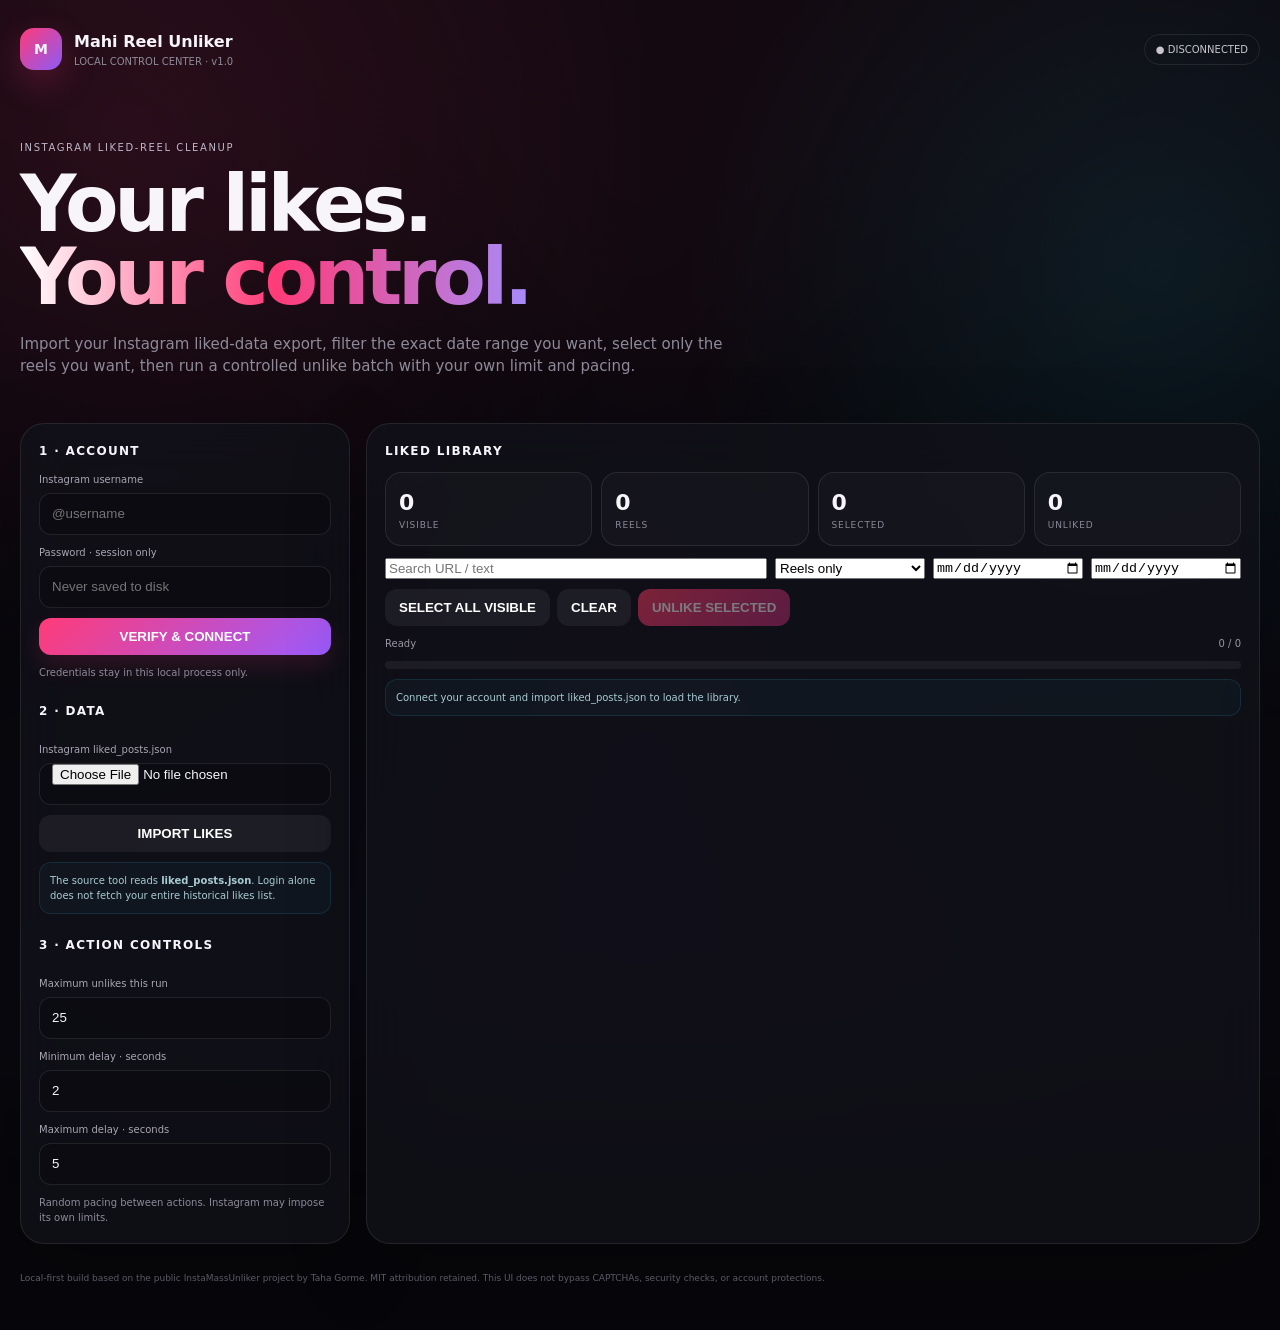
==== insta-mass-unliker-web/templates/index.html @ 3cb6311f "Add Mahi local InstaMassUnliker web UI" ====
<!doctype html><html><head><meta charset="utf-8"><meta name="viewport" content="width=device-width,initial-scale=1"><title>Mahi Reel Unliker</title>
<style>
:root{--bg:#07070b;--p:rgba(18,18,26,.75);--l:rgba(255,255,255,.09);--m:#8d8b99;--t:#f7f5fa;--pk:#ff3b78;--vi:#8b5cf6;--cy:#36d7ff;--ok:#45e0a0;--bad:#ff6689}*{box-sizing:border-box}body{margin:0;background:radial-gradient(circle at 10% 10%,#ff3b781f,transparent 32%),radial-gradient(circle at 90% 20%,#36d7ff18,transparent 30%),var(--bg);color:var(--t);font:14px/1.5 Inter,system-ui,sans-serif;min-height:100vh}body:before{content:"";position:fixed;inset:-20%;z-index:-1;background:conic-gradient(from 90deg,transparent,#8b5cf610,transparent,#ff3b7810,transparent);filter:blur(70px);animation:s 20s linear infinite}@keyframes s{to{transform:rotate(360deg)}}.w{width:min(1240px,calc(100% - 34px));margin:auto}.top{display:flex;justify-content:space-between;align-items:center;padding:28px 0}.brand{display:flex;gap:12px;align-items:center}.logo{width:42px;height:42px;border-radius:14px;background:linear-gradient(135deg,var(--pk),var(--vi));display:grid;place-items:center;font-weight:900;box-shadow:0 12px 35px #ff3b783d}.brand b{font-size:16px}.brand small{display:block;color:var(--m);font-size:10px}.pill{border:1px solid var(--l);padding:7px 11px;border-radius:999px;font-size:10px;color:#c8c5cf}.hero{padding:42px 0 30px;max-width:850px}.ey{color:#bcb7c8;text-transform:uppercase;letter-spacing:.16em;font-size:10px}.hero h1{font-size:clamp(42px,7vw,78px);line-height:.94;margin:13px 0 18px;letter-spacing:-.055em}.hero h1 span{background:linear-gradient(90deg,#fff,var(--pk),#a78bfa);-webkit-background-clip:text;color:transparent}.hero p{color:var(--m);max-width:720px;font-size:15px}.grid{display:grid;grid-template-columns:330px 1fr;gap:16px}.panel{border:1px solid var(--l);background:var(--p);backdrop-filter:blur(24px);border-radius:24px;padding:18px;box-shadow:0 24px 80px #0000003d}.panel h2{font-size:12px;margin:0 0 12px;text-transform:uppercase;letter-spacing:.11em}.stack{display:grid;gap:10px}.field label{display:block;color:#aaa6b3;font-size:10px;margin-bottom:6px}.field input,.field select,input[type=file]{width:100%;height:42px;border:1px solid var(--l);background:#0003;border-radius:12px;color:var(--t);padding:0 12px;outline:none}.field input:focus,.field select:focus{border-color:#8b5cf6b3;box-shadow:0 0 0 3px #8b5cf61a}button{border:0;color:#fff;cursor:pointer;font-weight:750;border-radius:12px;padding:11px 14px;background:#ffffff0f;transition:.2s}button:hover{transform:translateY(-1px)}button:disabled{opacity:.45;cursor:not-allowed;transform:none}.primary{background:linear-gradient(135deg,var(--pk),#9b5cff);box-shadow:0 10px 25px #ff3b7826}.danger{background:linear-gradient(135deg,#ff3b63,#b92d78)}.muted{color:var(--m);font-size:10px}.notice{padding:10px;border:1px solid #36d7ff1f;background:#36d7ff09;border-radius:12px;color:#a9cbd3;font-size:10px}.stats{display:grid;grid-template-columns:repeat(4,1fr);gap:9px;margin-bottom:12px}.stat{padding:13px;border:1px solid var(--l);border-radius:16px;background:#ffffff06}.stat b{font-size:22px}.stat span{display:block;color:var(--m);font-size:9px;text-transform:uppercase;letter-spacing:.1em}.toolbar{display:grid;grid-template-columns:1fr 150px 150px 150px;gap:8px;margin-bottom:10px}.list{max-height:620px;overflow:auto}.row{display:grid;grid-template-columns:30px 1fr 70px;gap:10px;align-items:center;padding:11px;border:1px solid #ffffff0e;border-radius:15px;background:#ffffff05;margin-bottom:7px}.row input{accent-color:var(--pk);width:17px;height:17px}.row b{display:block;font-size:11px;white-space:nowrap;overflow:hidden;text-overflow:ellipsis}.row small{color:var(--m);font-size:9px}.row a{color:#b9a4ff;font-size:9px}.type{font-size:8px;padding:4px 7px;border-radius:999px;border:1px solid var(--l);text-align:center;color:#c9c4d1}.progress{height:8px;border-radius:99px;background:#ffffff0f;overflow:hidden;margin:10px 0}.bar{height:100%;width:0;background:linear-gradient(90deg,var(--pk),var(--vi),var(--cy));transition:width .25s}.progressline{display:flex;justify-content:space-between;color:#9b97a5;font-size:10px}.footer{padding:28px 0 45px;color:#666270;font-size:9px}@media(max-width:900px){.grid{grid-template-columns:1fr}.toolbar{grid-template-columns:1fr 1fr}.stats{grid-template-columns:repeat(2,1fr)}}@media(max-width:560px){.toolbar{grid-template-columns:1fr}.hero h1{font-size:48px}}
</style></head><body><div class="w"><header class="top"><div class="brand"><div class="logo">M</div><div><b>Mahi Reel Unliker</b><small>LOCAL CONTROL CENTER · v1.0</small></div></div><div class="pill" id="status">● DISCONNECTED</div></header>
<section class="hero"><div class="ey">Instagram liked-reel cleanup</div><h1>Your likes.<br><span>Your control.</span></h1><p>Import your Instagram liked-data export, filter the exact date range you want, select only the reels you want, then run a controlled unlike batch with your own limit and pacing.</p></section>
<div class="grid"><aside class="panel"><h2>1 · Account</h2><div class="stack"><div class="field"><label>Instagram username</label><input id="username" autocomplete="username" placeholder="@username"></div><div class="field"><label>Password · session only</label><input id="password" type="password" autocomplete="current-password" placeholder="Never saved to disk"></div><button class="primary" id="login">VERIFY & CONNECT</button><div id="loginMsg" class="muted">Credentials stay in this local process only.</div><h2 style="margin-top:12px">2 · Data</h2><div class="field"><label>Instagram liked_posts.json</label><input id="file" type="file" accept=".json,application/json"></div><button id="import">IMPORT LIKES</button><div class="notice">The source tool reads <b>liked_posts.json</b>. Login alone does not fetch your entire historical likes list.</div><h2 style="margin-top:12px">3 · Action controls</h2><div class="field"><label>Maximum unlikes this run</label><input id="limit" type="number" min="1" max="100" value="25"></div><div class="field"><label>Minimum delay · seconds</label><input id="minDelay" type="number" min=".5" max="300" step=".5" value="2"></div><div class="field"><label>Maximum delay · seconds</label><input id="maxDelay" type="number" min=".5" max="300" step=".5" value="5"></div><div class="muted">Random pacing between actions. Instagram may impose its own limits.</div></div></aside>
<main class="panel"><h2>Liked library</h2><div class="stats"><div class="stat"><b id="total">0</b><span>Visible</span></div><div class="stat"><b id="reels">0</b><span>Reels</span></div><div class="stat"><b id="selected">0</b><span>Selected</span></div><div class="stat"><b id="done">0</b><span>Unliked</span></div></div><div class="toolbar"><input id="search" placeholder="Search URL / text"><select id="kind"><option value="reel">Reels only</option><option value="all">All likes</option><option value="post">Posts only</option></select><input id="start" type="date"><input id="end" type="date"></div><div style="display:flex;gap:7px;margin-bottom:10px"><button id="selectAll">SELECT ALL VISIBLE</button><button id="clear">CLEAR</button><button class="danger" id="unlike" disabled>UNLIKE SELECTED</button></div><div class="progressline"><span id="jobText">Ready</span><span id="jobCount">0 / 0</span></div><div class="progress"><div class="bar" id="bar"></div></div><div class="list" id="list"><div class="notice">Connect your account and import liked_posts.json to load the library.</div></div></main></div><footer class="footer">Local-first build based on the public InstaMassUnliker project by Taha Gorme. MIT attribution retained. This UI does not bypass CAPTCHAs, security checks, or account protections.</footer></div>
<script>
let token="",items=[],selected=new Set(),poll=null;const $=id=>document.getElementById(id);
function api(path,o={}){o.headers=Object.assign({},o.headers||{},token?{"X-Mahi-Token":token}:{});return fetch(path,o).then(async r=>{const x=await r.json().catch(()=>({error:"Invalid response"}));if(!r.ok)throw Error(x.error||"Request failed");return x})}
function esc(s){return String(s??"").replace(/[&<>"']/g,m=>({"&":"&amp;","<":"&lt;",">":"&gt;",'"':"&quot;","'":"&#39;"}[m]))}
function refresh(){ $("selected").textContent=selected.size;$("total").textContent=items.length;$("reels").textContent=items.filter(x=>x.kind==="reel").length;$("unlike").disabled=!selected.size||!token}
function params(){return new URLSearchParams({kind:$("kind").value,q:$("search").value,start:$("start").value,end:$("end").value})}
async function load(){if(!token)return;const r=await api("/api/items?"+params());items=r.items||[];selected.clear();render();$("jobText").textContent=r.total+" items loaded";$("jobCount").textContent=r.total+" / "+r.total;$("bar").style.width="100%"}
function render(){refresh();$("list").innerHTML=items.length?items.map(x=>'<div class="row"><input type="checkbox" data-id="'+esc(x.id)+'" '+(selected.has(x.id)?"checked":"")+'><div><b>'+esc(x.value||x.url)+'</b><small>'+esc(x.date)+' · '+esc(x.time)+' · <a href="'+esc(x.url)+'" target="_blank" rel="noopener">'+esc(x.shortcode)+'</a></small></div><div class="type">'+x.kind.toUpperCase()+'</div></div>').join(""):'<div class="notice">No matching likes found for the current filters.</div>';document.querySelectorAll("#list input").forEach(e=>e.onchange=()=>{e.checked?selected.add(e.dataset.id):selected.delete(e.dataset.id);refresh()})}
$("login").onclick=async()=>{try{$("login").disabled=true;$("login").textContent="CONNECTING…";const r=await api("/api/login",{method:"POST",headers:{"Content-Type":"application/json"},body:JSON.stringify({username:$("username").value,password:$("password").value})});token=r.token;$("password").value="";$("status").textContent="● CONNECTED · @"+r.username;$("status").style.color="var(--ok)";$("loginMsg").innerHTML='<span style="color:var(--ok)">✓ Instagram session verified.</span>'}catch(e){$("loginMsg").textContent=e.message;$("status").textContent="● LOGIN FAILED";$("status").style.color="var(--bad)"}finally{$("login").disabled=false;$("login").textContent="VERIFY & CONNECT"}}
$("import").onclick=async()=>{try{if(!token)throw Error("Connect your Instagram account first.");const f=$("file").files[0];if(!f)throw Error("Choose liked_posts.json first.");const fd=new FormData();fd.append("file",f);const r=await api("/api/import",{method:"POST",body:fd});$("loginMsg").textContent="Imported "+r.total+" likes · "+r.reels+" reels · "+r.posts+" posts";$("kind").value="reel";await load()}catch(e){$("loginMsg").textContent=e.message}}
["kind","start","end","search"].forEach(id=>$(id).addEventListener("input",load));$("selectAll").onclick=()=>{items.forEach(x=>selected.add(x.id));render()};$("clear").onclick=()=>{selected.clear();render()};
$("unlike").onclick=async()=>{const limit=Math.max(1,Math.min(100,+$("limit").value||25));const ids=[...selected];if(ids.length>limit){alert("Select "+limit+" or fewer, or increase the limit.");return}if(!confirm("Unlike "+ids.length+" selected item(s)? This action cannot be undone."))return;try{const r=await api("/api/unlike",{method:"POST",headers:{"Content-Type":"application/json"},body:JSON.stringify({ids,limit,minDelay:$("minDelay").value,maxDelay:$("maxDelay").value})});$("jobText").textContent="Running…";$("jobCount").textContent="0 / "+r.total;selected.clear();poll=setInterval(async()=>{const p=await api("/api/progress");const pct=p.total?p.processed/p.total*100:0;$("bar").style.width=pct+"%";$("jobText").textContent=p.message;$("jobCount").textContent=p.processed+" / "+p.total+" · ✓ "+p.success+" · ✕ "+p.failed;if(!p.running){clearInterval(poll);$("done").textContent=+($("done").textContent||0)+p.success;await load()}},500)}catch(e){$("jobText").textContent=e.message}}
</script></body></html>
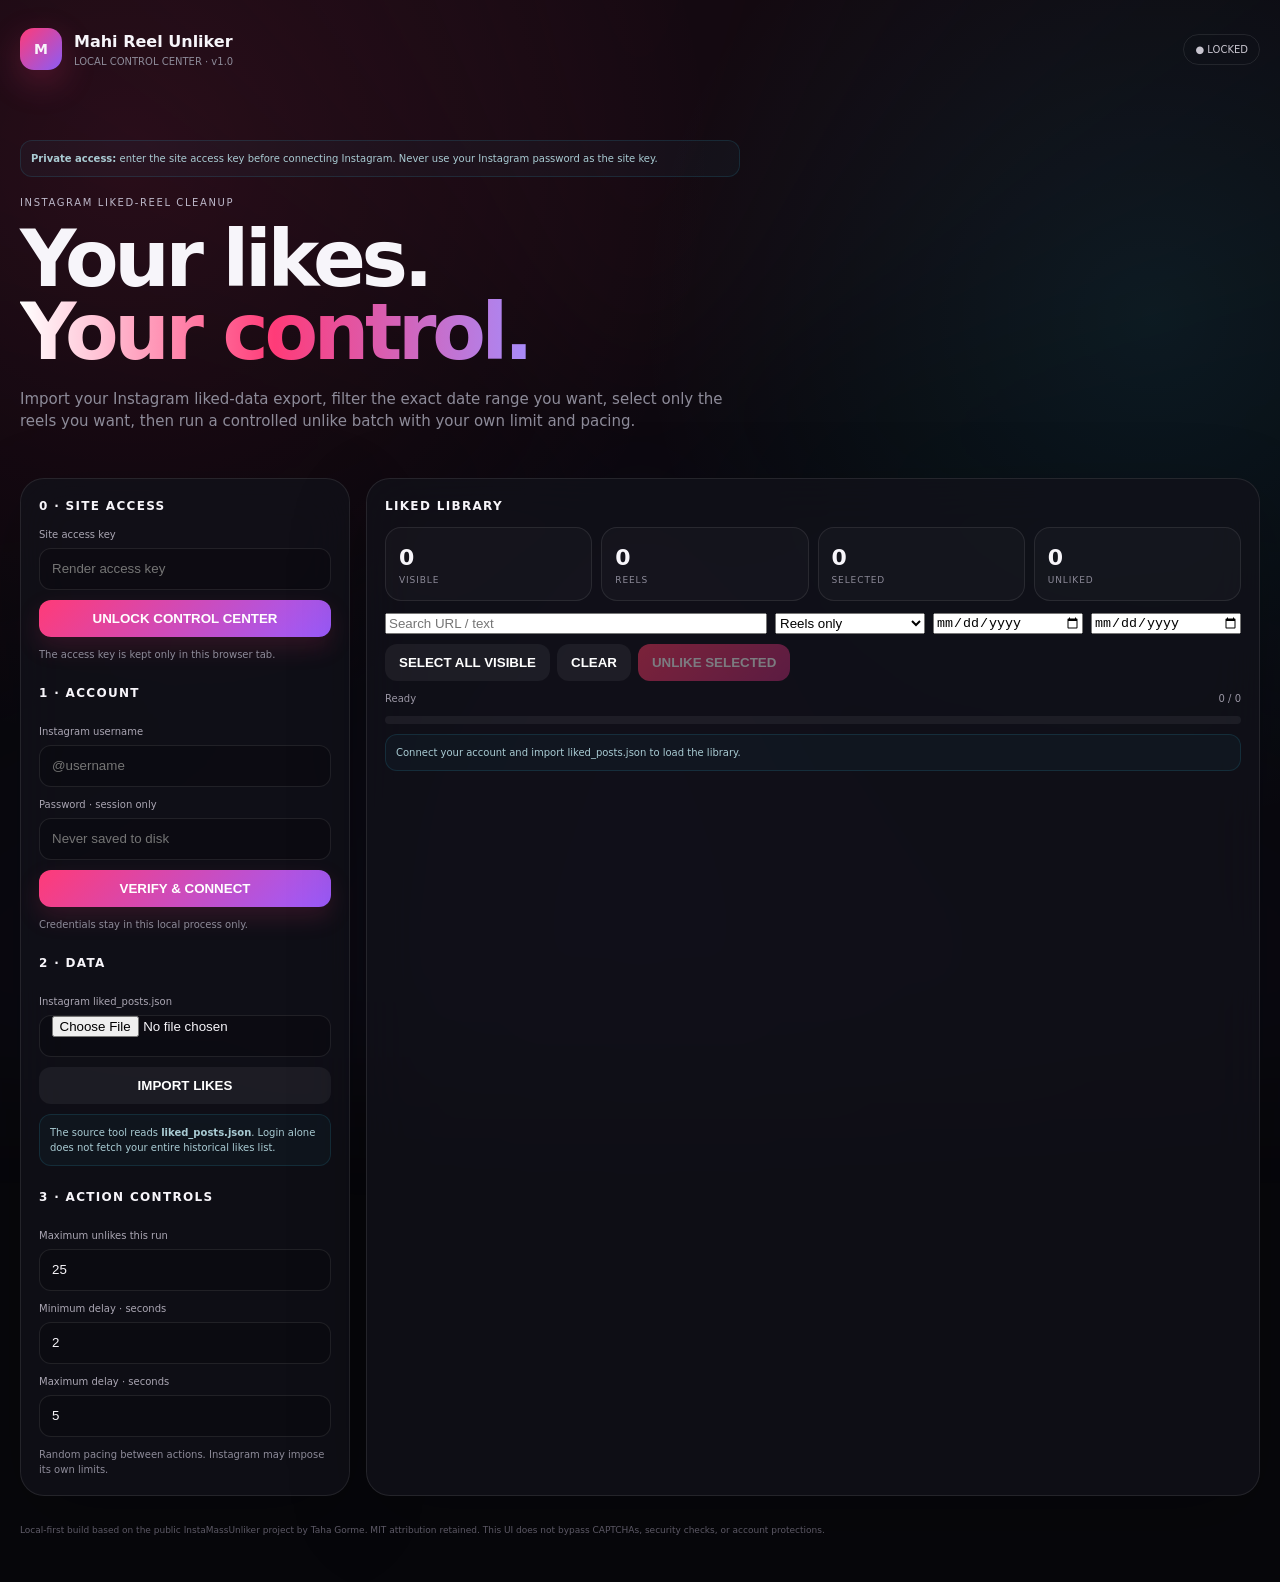
==== commit 12efcaee: "Add private site access gate" ====
--- a/insta-mass-unliker-web/templates/index.html
+++ b/insta-mass-unliker-web/templates/index.html
@@ -1,19 +1,20 @@
 <!doctype html><html><head><meta charset="utf-8"><meta name="viewport" content="width=device-width,initial-scale=1"><title>Mahi Reel Unliker</title>
 <style>
 :root{--bg:#07070b;--p:rgba(18,18,26,.75);--l:rgba(255,255,255,.09);--m:#8d8b99;--t:#f7f5fa;--pk:#ff3b78;--vi:#8b5cf6;--cy:#36d7ff;--ok:#45e0a0;--bad:#ff6689}*{box-sizing:border-box}body{margin:0;background:radial-gradient(circle at 10% 10%,#ff3b781f,transparent 32%),radial-gradient(circle at 90% 20%,#36d7ff18,transparent 30%),var(--bg);color:var(--t);font:14px/1.5 Inter,system-ui,sans-serif;min-height:100vh}body:before{content:"";position:fixed;inset:-20%;z-index:-1;background:conic-gradient(from 90deg,transparent,#8b5cf610,transparent,#ff3b7810,transparent);filter:blur(70px);animation:s 20s linear infinite}@keyframes s{to{transform:rotate(360deg)}}.w{width:min(1240px,calc(100% - 34px));margin:auto}.top{display:flex;justify-content:space-between;align-items:center;padding:28px 0}.brand{display:flex;gap:12px;align-items:center}.logo{width:42px;height:42px;border-radius:14px;background:linear-gradient(135deg,var(--pk),var(--vi));display:grid;place-items:center;font-weight:900;box-shadow:0 12px 35px #ff3b783d}.brand b{font-size:16px}.brand small{display:block;color:var(--m);font-size:10px}.pill{border:1px solid var(--l);padding:7px 11px;border-radius:999px;font-size:10px;color:#c8c5cf}.hero{padding:42px 0 30px;max-width:850px}.ey{color:#bcb7c8;text-transform:uppercase;letter-spacing:.16em;font-size:10px}.hero h1{font-size:clamp(42px,7vw,78px);line-height:.94;margin:13px 0 18px;letter-spacing:-.055em}.hero h1 span{background:linear-gradient(90deg,#fff,var(--pk),#a78bfa);-webkit-background-clip:text;color:transparent}.hero p{color:var(--m);max-width:720px;font-size:15px}.grid{display:grid;grid-template-columns:330px 1fr;gap:16px}.panel{border:1px solid var(--l);background:var(--p);backdrop-filter:blur(24px);border-radius:24px;padding:18px;box-shadow:0 24px 80px #0000003d}.panel h2{font-size:12px;margin:0 0 12px;text-transform:uppercase;letter-spacing:.11em}.stack{display:grid;gap:10px}.field label{display:block;color:#aaa6b3;font-size:10px;margin-bottom:6px}.field input,.field select,input[type=file]{width:100%;height:42px;border:1px solid var(--l);background:#0003;border-radius:12px;color:var(--t);padding:0 12px;outline:none}.field input:focus,.field select:focus{border-color:#8b5cf6b3;box-shadow:0 0 0 3px #8b5cf61a}button{border:0;color:#fff;cursor:pointer;font-weight:750;border-radius:12px;padding:11px 14px;background:#ffffff0f;transition:.2s}button:hover{transform:translateY(-1px)}button:disabled{opacity:.45;cursor:not-allowed;transform:none}.primary{background:linear-gradient(135deg,var(--pk),#9b5cff);box-shadow:0 10px 25px #ff3b7826}.danger{background:linear-gradient(135deg,#ff3b63,#b92d78)}.muted{color:var(--m);font-size:10px}.notice{padding:10px;border:1px solid #36d7ff1f;background:#36d7ff09;border-radius:12px;color:#a9cbd3;font-size:10px}.stats{display:grid;grid-template-columns:repeat(4,1fr);gap:9px;margin-bottom:12px}.stat{padding:13px;border:1px solid var(--l);border-radius:16px;background:#ffffff06}.stat b{font-size:22px}.stat span{display:block;color:var(--m);font-size:9px;text-transform:uppercase;letter-spacing:.1em}.toolbar{display:grid;grid-template-columns:1fr 150px 150px 150px;gap:8px;margin-bottom:10px}.list{max-height:620px;overflow:auto}.row{display:grid;grid-template-columns:30px 1fr 70px;gap:10px;align-items:center;padding:11px;border:1px solid #ffffff0e;border-radius:15px;background:#ffffff05;margin-bottom:7px}.row input{accent-color:var(--pk);width:17px;height:17px}.row b{display:block;font-size:11px;white-space:nowrap;overflow:hidden;text-overflow:ellipsis}.row small{color:var(--m);font-size:9px}.row a{color:#b9a4ff;font-size:9px}.type{font-size:8px;padding:4px 7px;border-radius:999px;border:1px solid var(--l);text-align:center;color:#c9c4d1}.progress{height:8px;border-radius:99px;background:#ffffff0f;overflow:hidden;margin:10px 0}.bar{height:100%;width:0;background:linear-gradient(90deg,var(--pk),var(--vi),var(--cy));transition:width .25s}.progressline{display:flex;justify-content:space-between;color:#9b97a5;font-size:10px}.footer{padding:28px 0 45px;color:#666270;font-size:9px}@media(max-width:900px){.grid{grid-template-columns:1fr}.toolbar{grid-template-columns:1fr 1fr}.stats{grid-template-columns:repeat(2,1fr)}}@media(max-width:560px){.toolbar{grid-template-columns:1fr}.hero h1{font-size:48px}}
-</style></head><body><div class="w"><header class="top"><div class="brand"><div class="logo">M</div><div><b>Mahi Reel Unliker</b><small>LOCAL CONTROL CENTER · v1.0</small></div></div><div class="pill" id="status">● DISCONNECTED</div></header>
-<section class="hero"><div class="ey">Instagram liked-reel cleanup</div><h1>Your likes.<br><span>Your control.</span></h1><p>Import your Instagram liked-data export, filter the exact date range you want, select only the reels you want, then run a controlled unlike batch with your own limit and pacing.</p></section>
-<div class="grid"><aside class="panel"><h2>1 · Account</h2><div class="stack"><div class="field"><label>Instagram username</label><input id="username" autocomplete="username" placeholder="@username"></div><div class="field"><label>Password · session only</label><input id="password" type="password" autocomplete="current-password" placeholder="Never saved to disk"></div><button class="primary" id="login">VERIFY & CONNECT</button><div id="loginMsg" class="muted">Credentials stay in this local process only.</div><h2 style="margin-top:12px">2 · Data</h2><div class="field"><label>Instagram liked_posts.json</label><input id="file" type="file" accept=".json,application/json"></div><button id="import">IMPORT LIKES</button><div class="notice">The source tool reads <b>liked_posts.json</b>. Login alone does not fetch your entire historical likes list.</div><h2 style="margin-top:12px">3 · Action controls</h2><div class="field"><label>Maximum unlikes this run</label><input id="limit" type="number" min="1" max="100" value="25"></div><div class="field"><label>Minimum delay · seconds</label><input id="minDelay" type="number" min=".5" max="300" step=".5" value="2"></div><div class="field"><label>Maximum delay · seconds</label><input id="maxDelay" type="number" min=".5" max="300" step=".5" value="5"></div><div class="muted">Random pacing between actions. Instagram may impose its own limits.</div></div></aside>
+</style></head><body><div class="w"><header class="top"><div class="brand"><div class="logo">M</div><div><b>Mahi Reel Unliker</b><small>LOCAL CONTROL CENTER · v1.0</small></div></div><div class="pill" id="status">● LOCKED</div></header>
+<section class="hero"><div class="notice" style="max-width:720px;margin-bottom:18px"><b>Private access:</b> enter the site access key before connecting Instagram. Never use your Instagram password as the site key.</div><div class="ey">Instagram liked-reel cleanup</div><h1>Your likes.<br><span>Your control.</span></h1><p>Import your Instagram liked-data export, filter the exact date range you want, select only the reels you want, then run a controlled unlike batch with your own limit and pacing.</p></section>
+<div class="grid"><aside class="panel"><h2>0 · Site access</h2><div class="stack"><div class="field"><label>Site access key</label><input id="accessKey" type="password" autocomplete="off" placeholder="Render access key"></div><button class="primary" id="unlock">UNLOCK CONTROL CENTER</button><div id="accessMsg" class="muted">The access key is kept only in this browser tab.</div><h2 style="margin-top:12px">1 · Account</h2><div class="stack"><div class="field"><label>Instagram username</label><input id="username" autocomplete="username" placeholder="@username"></div><div class="field"><label>Password · session only</label><input id="password" type="password" autocomplete="current-password" placeholder="Never saved to disk"></div><button class="primary" id="login">VERIFY & CONNECT</button><div id="loginMsg" class="muted">Credentials stay in this local process only.</div><h2 style="margin-top:12px">2 · Data</h2><div class="field"><label>Instagram liked_posts.json</label><input id="file" type="file" accept=".json,application/json"></div><button id="import">IMPORT LIKES</button><div class="notice">The source tool reads <b>liked_posts.json</b>. Login alone does not fetch your entire historical likes list.</div><h2 style="margin-top:12px">3 · Action controls</h2><div class="field"><label>Maximum unlikes this run</label><input id="limit" type="number" min="1" max="100" value="25"></div><div class="field"><label>Minimum delay · seconds</label><input id="minDelay" type="number" min=".5" max="300" step=".5" value="2"></div><div class="field"><label>Maximum delay · seconds</label><input id="maxDelay" type="number" min=".5" max="300" step=".5" value="5"></div><div class="muted">Random pacing between actions. Instagram may impose its own limits.</div></div></aside>
 <main class="panel"><h2>Liked library</h2><div class="stats"><div class="stat"><b id="total">0</b><span>Visible</span></div><div class="stat"><b id="reels">0</b><span>Reels</span></div><div class="stat"><b id="selected">0</b><span>Selected</span></div><div class="stat"><b id="done">0</b><span>Unliked</span></div></div><div class="toolbar"><input id="search" placeholder="Search URL / text"><select id="kind"><option value="reel">Reels only</option><option value="all">All likes</option><option value="post">Posts only</option></select><input id="start" type="date"><input id="end" type="date"></div><div style="display:flex;gap:7px;margin-bottom:10px"><button id="selectAll">SELECT ALL VISIBLE</button><button id="clear">CLEAR</button><button class="danger" id="unlike" disabled>UNLIKE SELECTED</button></div><div class="progressline"><span id="jobText">Ready</span><span id="jobCount">0 / 0</span></div><div class="progress"><div class="bar" id="bar"></div></div><div class="list" id="list"><div class="notice">Connect your account and import liked_posts.json to load the library.</div></div></main></div><footer class="footer">Local-first build based on the public InstaMassUnliker project by Taha Gorme. MIT attribution retained. This UI does not bypass CAPTCHAs, security checks, or account protections.</footer></div>
 <script>
-let token="",items=[],selected=new Set(),poll=null;const $=id=>document.getElementById(id);
-function api(path,o={}){o.headers=Object.assign({},o.headers||{},token?{"X-Mahi-Token":token}:{});return fetch(path,o).then(async r=>{const x=await r.json().catch(()=>({error:"Invalid response"}));if(!r.ok)throw Error(x.error||"Request failed");return x})}
+let token="",accessKey="",items=[],selected=new Set(),poll=null;const $=id=>document.getElementById(id);
+function api(path,o={}){o.headers=Object.assign({},o.headers||{},accessKey?{"X-Mahi-Access":accessKey}:{} ,token?{"X-Mahi-Token":token}:{});return fetch(path,o).then(async r=>{const x=await r.json().catch(()=>({error:"Invalid response"}));if(!r.ok)throw Error(x.error||"Request failed");return x})}
 function esc(s){return String(s??"").replace(/[&<>"']/g,m=>({"&":"&amp;","<":"&lt;",">":"&gt;",'"':"&quot;","'":"&#39;"}[m]))}
-function refresh(){ $("selected").textContent=selected.size;$("total").textContent=items.length;$("reels").textContent=items.filter(x=>x.kind==="reel").length;$("unlike").disabled=!selected.size||!token}
+function refresh(){ $("selected").textContent=selected.size;$("total").textContent=items.length;$("reels").textContent=items.filter(x=>x.kind==="reel").length;$("unlike").disabled=!selected.size||!token||!accessKey}
 function params(){return new URLSearchParams({kind:$("kind").value,q:$("search").value,start:$("start").value,end:$("end").value})}
 async function load(){if(!token)return;const r=await api("/api/items?"+params());items=r.items||[];selected.clear();render();$("jobText").textContent=r.total+" items loaded";$("jobCount").textContent=r.total+" / "+r.total;$("bar").style.width="100%"}
 function render(){refresh();$("list").innerHTML=items.length?items.map(x=>'<div class="row"><input type="checkbox" data-id="'+esc(x.id)+'" '+(selected.has(x.id)?"checked":"")+'><div><b>'+esc(x.value||x.url)+'</b><small>'+esc(x.date)+' · '+esc(x.time)+' · <a href="'+esc(x.url)+'" target="_blank" rel="noopener">'+esc(x.shortcode)+'</a></small></div><div class="type">'+x.kind.toUpperCase()+'</div></div>').join(""):'<div class="notice">No matching likes found for the current filters.</div>';document.querySelectorAll("#list input").forEach(e=>e.onchange=()=>{e.checked?selected.add(e.dataset.id):selected.delete(e.dataset.id);refresh()})}
-$("login").onclick=async()=>{try{$("login").disabled=true;$("login").textContent="CONNECTING…";const r=await api("/api/login",{method:"POST",headers:{"Content-Type":"application/json"},body:JSON.stringify({username:$("username").value,password:$("password").value})});token=r.token;$("password").value="";$("status").textContent="● CONNECTED · @"+r.username;$("status").style.color="var(--ok)";$("loginMsg").innerHTML='<span style="color:var(--ok)">✓ Instagram session verified.</span>'}catch(e){$("loginMsg").textContent=e.message;$("status").textContent="● LOGIN FAILED";$("status").style.color="var(--bad)"}finally{$("login").disabled=false;$("login").textContent="VERIFY & CONNECT"}}
+$("unlock").onclick=async()=>{accessKey=$("accessKey").value.trim();if(!accessKey){$("accessMsg").textContent="Enter the site access key.";return}try{await fetch("/api/progress",{headers:{"X-Mahi-Access":accessKey}}).then(async r=>{const x=await r.json();if(r.status===403)throw Error(x.error||"Access denied")});$("status").textContent="● READY · PRIVATE";$("status").style.color="var(--ok)";$("accessMsg").innerHTML='<span style="color:var(--ok)">✓ Control center unlocked.</span>';$("unlock").textContent="UNLOCKED";$("unlock").disabled=true}catch(e){accessKey="";$("accessMsg").textContent=e.message;$("status").textContent="● LOCKED";$("status").style.color="var(--bad")}};
+$("login").onclick=async()=>{try{if(!accessKey)throw Error("Unlock the control center first.");$("login").disabled=true;$("login").textContent="CONNECTING…";const r=await api("/api/login",{method:"POST",headers:{"Content-Type":"application/json"},body:JSON.stringify({username:$("username").value,password:$("password").value})});token=r.token;$("password").value="";$("status").textContent="● CONNECTED · @"+r.username;$("status").style.color="var(--ok)";$("loginMsg").innerHTML='<span style="color:var(--ok)">✓ Instagram session verified.</span>'}catch(e){$("loginMsg").textContent=e.message;$("status").textContent="● LOGIN FAILED";$("status").style.color="var(--bad)"}finally{$("login").disabled=false;$("login").textContent="VERIFY & CONNECT"}}
 $("import").onclick=async()=>{try{if(!token)throw Error("Connect your Instagram account first.");const f=$("file").files[0];if(!f)throw Error("Choose liked_posts.json first.");const fd=new FormData();fd.append("file",f);const r=await api("/api/import",{method:"POST",body:fd});$("loginMsg").textContent="Imported "+r.total+" likes · "+r.reels+" reels · "+r.posts+" posts";$("kind").value="reel";await load()}catch(e){$("loginMsg").textContent=e.message}}
 ["kind","start","end","search"].forEach(id=>$(id).addEventListener("input",load));$("selectAll").onclick=()=>{items.forEach(x=>selected.add(x.id));render()};$("clear").onclick=()=>{selected.clear();render()};
 $("unlike").onclick=async()=>{const limit=Math.max(1,Math.min(100,+$("limit").value||25));const ids=[...selected];if(ids.length>limit){alert("Select "+limit+" or fewer, or increase the limit.");return}if(!confirm("Unlike "+ids.length+" selected item(s)? This action cannot be undone."))return;try{const r=await api("/api/unlike",{method:"POST",headers:{"Content-Type":"application/json"},body:JSON.stringify({ids,limit,minDelay:$("minDelay").value,maxDelay:$("maxDelay").value})});$("jobText").textContent="Running…";$("jobCount").textContent="0 / "+r.total;selected.clear();poll=setInterval(async()=>{const p=await api("/api/progress");const pct=p.total?p.processed/p.total*100:0;$("bar").style.width=pct+"%";$("jobText").textContent=p.message;$("jobCount").textContent=p.processed+" / "+p.total+" · ✓ "+p.success+" · ✕ "+p.failed;if(!p.running){clearInterval(poll);$("done").textContent=+($("done").textContent||0)+p.success;await load()}},500)}catch(e){$("jobText").textContent=e.message}}
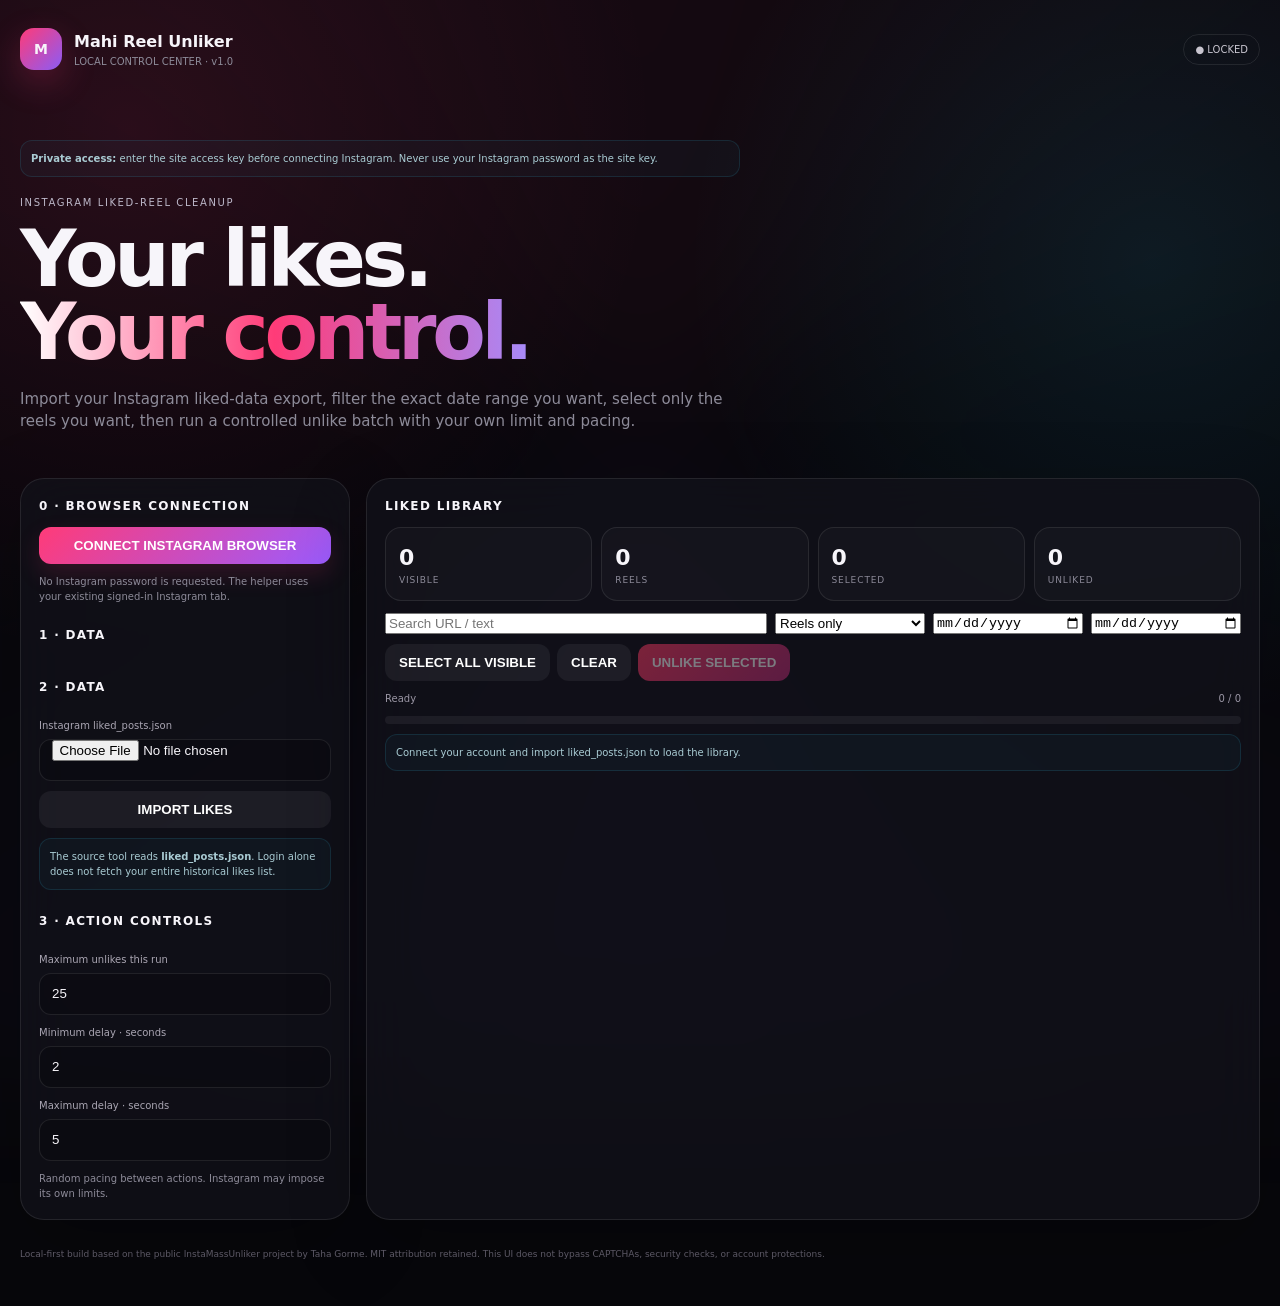
==== commit 18d30b0c: "Connect public dashboard to browser session" ====
--- a/insta-mass-unliker-web/templates/index.html
+++ b/insta-mass-unliker-web/templates/index.html
@@ -3,19 +3,18 @@
 :root{--bg:#07070b;--p:rgba(18,18,26,.75);--l:rgba(255,255,255,.09);--m:#8d8b99;--t:#f7f5fa;--pk:#ff3b78;--vi:#8b5cf6;--cy:#36d7ff;--ok:#45e0a0;--bad:#ff6689}*{box-sizing:border-box}body{margin:0;background:radial-gradient(circle at 10% 10%,#ff3b781f,transparent 32%),radial-gradient(circle at 90% 20%,#36d7ff18,transparent 30%),var(--bg);color:var(--t);font:14px/1.5 Inter,system-ui,sans-serif;min-height:100vh}body:before{content:"";position:fixed;inset:-20%;z-index:-1;background:conic-gradient(from 90deg,transparent,#8b5cf610,transparent,#ff3b7810,transparent);filter:blur(70px);animation:s 20s linear infinite}@keyframes s{to{transform:rotate(360deg)}}.w{width:min(1240px,calc(100% - 34px));margin:auto}.top{display:flex;justify-content:space-between;align-items:center;padding:28px 0}.brand{display:flex;gap:12px;align-items:center}.logo{width:42px;height:42px;border-radius:14px;background:linear-gradient(135deg,var(--pk),var(--vi));display:grid;place-items:center;font-weight:900;box-shadow:0 12px 35px #ff3b783d}.brand b{font-size:16px}.brand small{display:block;color:var(--m);font-size:10px}.pill{border:1px solid var(--l);padding:7px 11px;border-radius:999px;font-size:10px;color:#c8c5cf}.hero{padding:42px 0 30px;max-width:850px}.ey{color:#bcb7c8;text-transform:uppercase;letter-spacing:.16em;font-size:10px}.hero h1{font-size:clamp(42px,7vw,78px);line-height:.94;margin:13px 0 18px;letter-spacing:-.055em}.hero h1 span{background:linear-gradient(90deg,#fff,var(--pk),#a78bfa);-webkit-background-clip:text;color:transparent}.hero p{color:var(--m);max-width:720px;font-size:15px}.grid{display:grid;grid-template-columns:330px 1fr;gap:16px}.panel{border:1px solid var(--l);background:var(--p);backdrop-filter:blur(24px);border-radius:24px;padding:18px;box-shadow:0 24px 80px #0000003d}.panel h2{font-size:12px;margin:0 0 12px;text-transform:uppercase;letter-spacing:.11em}.stack{display:grid;gap:10px}.field label{display:block;color:#aaa6b3;font-size:10px;margin-bottom:6px}.field input,.field select,input[type=file]{width:100%;height:42px;border:1px solid var(--l);background:#0003;border-radius:12px;color:var(--t);padding:0 12px;outline:none}.field input:focus,.field select:focus{border-color:#8b5cf6b3;box-shadow:0 0 0 3px #8b5cf61a}button{border:0;color:#fff;cursor:pointer;font-weight:750;border-radius:12px;padding:11px 14px;background:#ffffff0f;transition:.2s}button:hover{transform:translateY(-1px)}button:disabled{opacity:.45;cursor:not-allowed;transform:none}.primary{background:linear-gradient(135deg,var(--pk),#9b5cff);box-shadow:0 10px 25px #ff3b7826}.danger{background:linear-gradient(135deg,#ff3b63,#b92d78)}.muted{color:var(--m);font-size:10px}.notice{padding:10px;border:1px solid #36d7ff1f;background:#36d7ff09;border-radius:12px;color:#a9cbd3;font-size:10px}.stats{display:grid;grid-template-columns:repeat(4,1fr);gap:9px;margin-bottom:12px}.stat{padding:13px;border:1px solid var(--l);border-radius:16px;background:#ffffff06}.stat b{font-size:22px}.stat span{display:block;color:var(--m);font-size:9px;text-transform:uppercase;letter-spacing:.1em}.toolbar{display:grid;grid-template-columns:1fr 150px 150px 150px;gap:8px;margin-bottom:10px}.list{max-height:620px;overflow:auto}.row{display:grid;grid-template-columns:30px 1fr 70px;gap:10px;align-items:center;padding:11px;border:1px solid #ffffff0e;border-radius:15px;background:#ffffff05;margin-bottom:7px}.row input{accent-color:var(--pk);width:17px;height:17px}.row b{display:block;font-size:11px;white-space:nowrap;overflow:hidden;text-overflow:ellipsis}.row small{color:var(--m);font-size:9px}.row a{color:#b9a4ff;font-size:9px}.type{font-size:8px;padding:4px 7px;border-radius:999px;border:1px solid var(--l);text-align:center;color:#c9c4d1}.progress{height:8px;border-radius:99px;background:#ffffff0f;overflow:hidden;margin:10px 0}.bar{height:100%;width:0;background:linear-gradient(90deg,var(--pk),var(--vi),var(--cy));transition:width .25s}.progressline{display:flex;justify-content:space-between;color:#9b97a5;font-size:10px}.footer{padding:28px 0 45px;color:#666270;font-size:9px}@media(max-width:900px){.grid{grid-template-columns:1fr}.toolbar{grid-template-columns:1fr 1fr}.stats{grid-template-columns:repeat(2,1fr)}}@media(max-width:560px){.toolbar{grid-template-columns:1fr}.hero h1{font-size:48px}}
 </style></head><body><div class="w"><header class="top"><div class="brand"><div class="logo">M</div><div><b>Mahi Reel Unliker</b><small>LOCAL CONTROL CENTER · v1.0</small></div></div><div class="pill" id="status">● LOCKED</div></header>
 <section class="hero"><div class="notice" style="max-width:720px;margin-bottom:18px"><b>Private access:</b> enter the site access key before connecting Instagram. Never use your Instagram password as the site key.</div><div class="ey">Instagram liked-reel cleanup</div><h1>Your likes.<br><span>Your control.</span></h1><p>Import your Instagram liked-data export, filter the exact date range you want, select only the reels you want, then run a controlled unlike batch with your own limit and pacing.</p></section>
-<div class="grid"><aside class="panel"><h2>0 · Site access</h2><div class="stack"><div class="field"><label>Site access key</label><input id="accessKey" type="password" autocomplete="off" placeholder="Render access key"></div><button class="primary" id="unlock">UNLOCK CONTROL CENTER</button><div id="accessMsg" class="muted">The access key is kept only in this browser tab.</div><h2 style="margin-top:12px">1 · Account</h2><div class="stack"><div class="field"><label>Instagram username</label><input id="username" autocomplete="username" placeholder="@username"></div><div class="field"><label>Password · session only</label><input id="password" type="password" autocomplete="current-password" placeholder="Never saved to disk"></div><button class="primary" id="login">VERIFY & CONNECT</button><div id="loginMsg" class="muted">Credentials stay in this local process only.</div><h2 style="margin-top:12px">2 · Data</h2><div class="field"><label>Instagram liked_posts.json</label><input id="file" type="file" accept=".json,application/json"></div><button id="import">IMPORT LIKES</button><div class="notice">The source tool reads <b>liked_posts.json</b>. Login alone does not fetch your entire historical likes list.</div><h2 style="margin-top:12px">3 · Action controls</h2><div class="field"><label>Maximum unlikes this run</label><input id="limit" type="number" min="1" max="100" value="25"></div><div class="field"><label>Minimum delay · seconds</label><input id="minDelay" type="number" min=".5" max="300" step=".5" value="2"></div><div class="field"><label>Maximum delay · seconds</label><input id="maxDelay" type="number" min=".5" max="300" step=".5" value="5"></div><div class="muted">Random pacing between actions. Instagram may impose its own limits.</div></div></aside>
+<div class="grid"><aside class="panel"><h2>0 · Browser connection</h2><div class="stack"><button class="primary" id="connectHelper">CONNECT INSTAGRAM BROWSER</button><div id="accessMsg" class="muted">No Instagram password is requested. The helper uses your existing signed-in Instagram tab.</div><h2 style="margin-top:12px">1 · Data</h2><div class="stack"><h2 style="margin-top:12px">2 · Data</h2><div class="field"><label>Instagram liked_posts.json</label><input id="file" type="file" accept=".json,application/json"></div><button id="import">IMPORT LIKES</button><div class="notice">The source tool reads <b>liked_posts.json</b>. Login alone does not fetch your entire historical likes list.</div><h2 style="margin-top:12px">3 · Action controls</h2><div class="field"><label>Maximum unlikes this run</label><input id="limit" type="number" min="1" max="50" value="25"></div><div class="field"><label>Minimum delay · seconds</label><input id="minDelay" type="number" min=".5" max="300" step=".5" value="2"></div><div class="field"><label>Maximum delay · seconds</label><input id="maxDelay" type="number" min=".5" max="300" step=".5" value="5"></div><div class="muted">Random pacing between actions. Instagram may impose its own limits.</div></div></aside>
 <main class="panel"><h2>Liked library</h2><div class="stats"><div class="stat"><b id="total">0</b><span>Visible</span></div><div class="stat"><b id="reels">0</b><span>Reels</span></div><div class="stat"><b id="selected">0</b><span>Selected</span></div><div class="stat"><b id="done">0</b><span>Unliked</span></div></div><div class="toolbar"><input id="search" placeholder="Search URL / text"><select id="kind"><option value="reel">Reels only</option><option value="all">All likes</option><option value="post">Posts only</option></select><input id="start" type="date"><input id="end" type="date"></div><div style="display:flex;gap:7px;margin-bottom:10px"><button id="selectAll">SELECT ALL VISIBLE</button><button id="clear">CLEAR</button><button class="danger" id="unlike" disabled>UNLIKE SELECTED</button></div><div class="progressline"><span id="jobText">Ready</span><span id="jobCount">0 / 0</span></div><div class="progress"><div class="bar" id="bar"></div></div><div class="list" id="list"><div class="notice">Connect your account and import liked_posts.json to load the library.</div></div></main></div><footer class="footer">Local-first build based on the public InstaMassUnliker project by Taha Gorme. MIT attribution retained. This UI does not bypass CAPTCHAs, security checks, or account protections.</footer></div>
 <script>
-let token="",accessKey="",items=[],selected=new Set(),poll=null;const $=id=>document.getElementById(id);
-function api(path,o={}){o.headers=Object.assign({},o.headers||{},accessKey?{"X-Mahi-Access":accessKey}:{} ,token?{"X-Mahi-Token":token}:{});return fetch(path,o).then(async r=>{const x=await r.json().catch(()=>({error:"Invalid response"}));if(!r.ok)throw Error(x.error||"Request failed");return x})}
+let token="",items=[],selected=new Set(),poll=null,helperReady=false; const EXTENSION_ID="pigjolifdofeeplcgepmioffpjjibfni";const $=id=>document.getElementById(id);
+function api(path,o={}){o.headers=Object.assign({},o.headers||{},token?{"X-Mahi-Token":token}:{});return fetch(path,o).then(async r=>{const x=await r.json().catch(()=>({error:"Invalid response"}));if(!r.ok)throw Error(x.error||"Request failed");return x})}
 function esc(s){return String(s??"").replace(/[&<>"']/g,m=>({"&":"&amp;","<":"&lt;",">":"&gt;",'"':"&quot;","'":"&#39;"}[m]))}
 function refresh(){ $("selected").textContent=selected.size;$("total").textContent=items.length;$("reels").textContent=items.filter(x=>x.kind==="reel").length;$("unlike").disabled=!selected.size||!token||!accessKey}
 function params(){return new URLSearchParams({kind:$("kind").value,q:$("search").value,start:$("start").value,end:$("end").value})}
 async function load(){if(!token)return;const r=await api("/api/items?"+params());items=r.items||[];selected.clear();render();$("jobText").textContent=r.total+" items loaded";$("jobCount").textContent=r.total+" / "+r.total;$("bar").style.width="100%"}
 function render(){refresh();$("list").innerHTML=items.length?items.map(x=>'<div class="row"><input type="checkbox" data-id="'+esc(x.id)+'" '+(selected.has(x.id)?"checked":"")+'><div><b>'+esc(x.value||x.url)+'</b><small>'+esc(x.date)+' · '+esc(x.time)+' · <a href="'+esc(x.url)+'" target="_blank" rel="noopener">'+esc(x.shortcode)+'</a></small></div><div class="type">'+x.kind.toUpperCase()+'</div></div>').join(""):'<div class="notice">No matching likes found for the current filters.</div>';document.querySelectorAll("#list input").forEach(e=>e.onchange=()=>{e.checked?selected.add(e.dataset.id):selected.delete(e.dataset.id);refresh()})}
-$("unlock").onclick=async()=>{accessKey=$("accessKey").value.trim();if(!accessKey){$("accessMsg").textContent="Enter the site access key.";return}try{await fetch("/api/progress",{headers:{"X-Mahi-Access":accessKey}}).then(async r=>{const x=await r.json();if(r.status===403)throw Error(x.error||"Access denied")});$("status").textContent="● READY · PRIVATE";$("status").style.color="var(--ok)";$("accessMsg").innerHTML='<span style="color:var(--ok)">✓ Control center unlocked.</span>';$("unlock").textContent="UNLOCKED";$("unlock").disabled=true}catch(e){accessKey="";$("accessMsg").textContent=e.message;$("status").textContent="● LOCKED";$("status").style.color="var(--bad")}};
-$("login").onclick=async()=>{try{if(!accessKey)throw Error("Unlock the control center first.");$("login").disabled=true;$("login").textContent="CONNECTING…";const r=await api("/api/login",{method:"POST",headers:{"Content-Type":"application/json"},body:JSON.stringify({username:$("username").value,password:$("password").value})});token=r.token;$("password").value="";$("status").textContent="● CONNECTED · @"+r.username;$("status").style.color="var(--ok)";$("loginMsg").innerHTML='<span style="color:var(--ok)">✓ Instagram session verified.</span>'}catch(e){$("loginMsg").textContent=e.message;$("status").textContent="● LOGIN FAILED";$("status").style.color="var(--bad)"}finally{$("login").disabled=false;$("login").textContent="VERIFY & CONNECT"}}
-$("import").onclick=async()=>{try{if(!token)throw Error("Connect your Instagram account first.");const f=$("file").files[0];if(!f)throw Error("Choose liked_posts.json first.");const fd=new FormData();fd.append("file",f);const r=await api("/api/import",{method:"POST",body:fd});$("loginMsg").textContent="Imported "+r.total+" likes · "+r.reels+" reels · "+r.posts+" posts";$("kind").value="reel";await load()}catch(e){$("loginMsg").textContent=e.message}}
+async function connectHelper(){try{if(!window.chrome?.runtime?.sendMessage)throw Error("Open this page in Chrome and install the Mahi Instagram Helper.");const r=await chrome.runtime.sendMessage(EXTENSION_ID,{type:"GET_SESSION"});if(!r?.ok)throw Error(r?.error||"Helper connection failed.");if(!r.data?.loggedIn)throw Error("Open Instagram and sign in first.");helperReady=true;$("status").textContent="● BROWSER CONNECTED";$("status").style.color="var(--ok)";$("accessMsg").innerHTML='<span style="color:var(--ok)">✓ Instagram browser session detected.</span>';$("connectHelper").textContent="CONNECTED";$("connectHelper").disabled=true}catch(e){helperReady=false;$("accessMsg").textContent=e.message;$("status").textContent="● HELPER NOT CONNECTED";$("status").style.color="var(--bad")}}
+$("connectHelper").onclick=connectHelper;
+$("import").onclick=async()=>{try{if(!helperReady)await connectHelper();if(!helperReady)throw Error("Connect the Instagram browser first.");if(!token){const s=await api("/api/session",{method:"POST"});token=s.token;}const f=$("file").files[0];if(!f)throw Error("Choose liked_posts.json first.");const fd=new FormData();fd.append("file",f);const r=await api("/api/import",{method:"POST",body:fd});$("loginMsg").textContent="Imported "+r.total+" likes · "+r.reels+" reels · "+r.posts+" posts";$("kind").value="reel";await load()}catch(e){$("loginMsg").textContent=e.message}}
 ["kind","start","end","search"].forEach(id=>$(id).addEventListener("input",load));$("selectAll").onclick=()=>{items.forEach(x=>selected.add(x.id));render()};$("clear").onclick=()=>{selected.clear();render()};
-$("unlike").onclick=async()=>{const limit=Math.max(1,Math.min(100,+$("limit").value||25));const ids=[...selected];if(ids.length>limit){alert("Select "+limit+" or fewer, or increase the limit.");return}if(!confirm("Unlike "+ids.length+" selected item(s)? This action cannot be undone."))return;try{const r=await api("/api/unlike",{method:"POST",headers:{"Content-Type":"application/json"},body:JSON.stringify({ids,limit,minDelay:$("minDelay").value,maxDelay:$("maxDelay").value})});$("jobText").textContent="Running…";$("jobCount").textContent="0 / "+r.total;selected.clear();poll=setInterval(async()=>{const p=await api("/api/progress");const pct=p.total?p.processed/p.total*100:0;$("bar").style.width=pct+"%";$("jobText").textContent=p.message;$("jobCount").textContent=p.processed+" / "+p.total+" · ✓ "+p.success+" · ✕ "+p.failed;if(!p.running){clearInterval(poll);$("done").textContent=+($("done").textContent||0)+p.success;await load()}},500)}catch(e){$("jobText").textContent=e.message}}
-</script></body></html>+$("unlike").onclick=async()=>{const limit=Math.max(1,Math.min(50,+$("limit").value||25));const ids=[...selected];if(ids.length>limit){alert("Select "+limit+" or fewer.");return}if(!helperReady)await connectHelper();if(!helperReady)return;if(!confirm("Unlike "+ids.length+" selected item(s)? This action cannot be undone."))return;try{const r=await api("/api/queue",{method:"POST",headers:{"Content-Type":"application/json"},body:JSON.stringify({ids,limit,minDelay:$("minDelay").value,maxDelay:$("maxDelay").value})});$("jobText").textContent="Sending to Instagram browser…";$("jobCount").textContent="0 / "+r.total;selected.clear();const result=await chrome.runtime.sendMessage(EXTENSION_ID,{type:"UNLIKE_SELECTED",ids:r.items.map(x=>x.media_id),settings:{limit:r.total,minDelay:Number(r.minDelay)*1000,maxDelay:Number(r.maxDelay)*1000}});if(!result?.ok)throw Error(result?.error||"Browser unlike failed.");const results=result.data||[];for(const item of results){const src=r.items.find(x=>String(x.media_id)===String(item.id));await api("/api/queue/"+encodeURIComponent(r.jobId)+"/event",{method:"POST",headers:{"Content-Type":"application/json"},body:JSON.stringify({itemId:src?.id||String(item.id),success:!!item.ok,message:item.ok?"Unliked "+(src?.date||""):(item.error||"Failed")})});$("jobCount").textContent=(results.indexOf(item)+1)+" / "+r.total}await load();$("jobText").textContent="Complete · "+results.filter(x=>x.ok).length+" unliked";$("done").textContent=+($("done").textContent||0)+results.filter(x=>x.ok).length}catch(e){$("jobText").textContent=e.message}}</script></body></html>
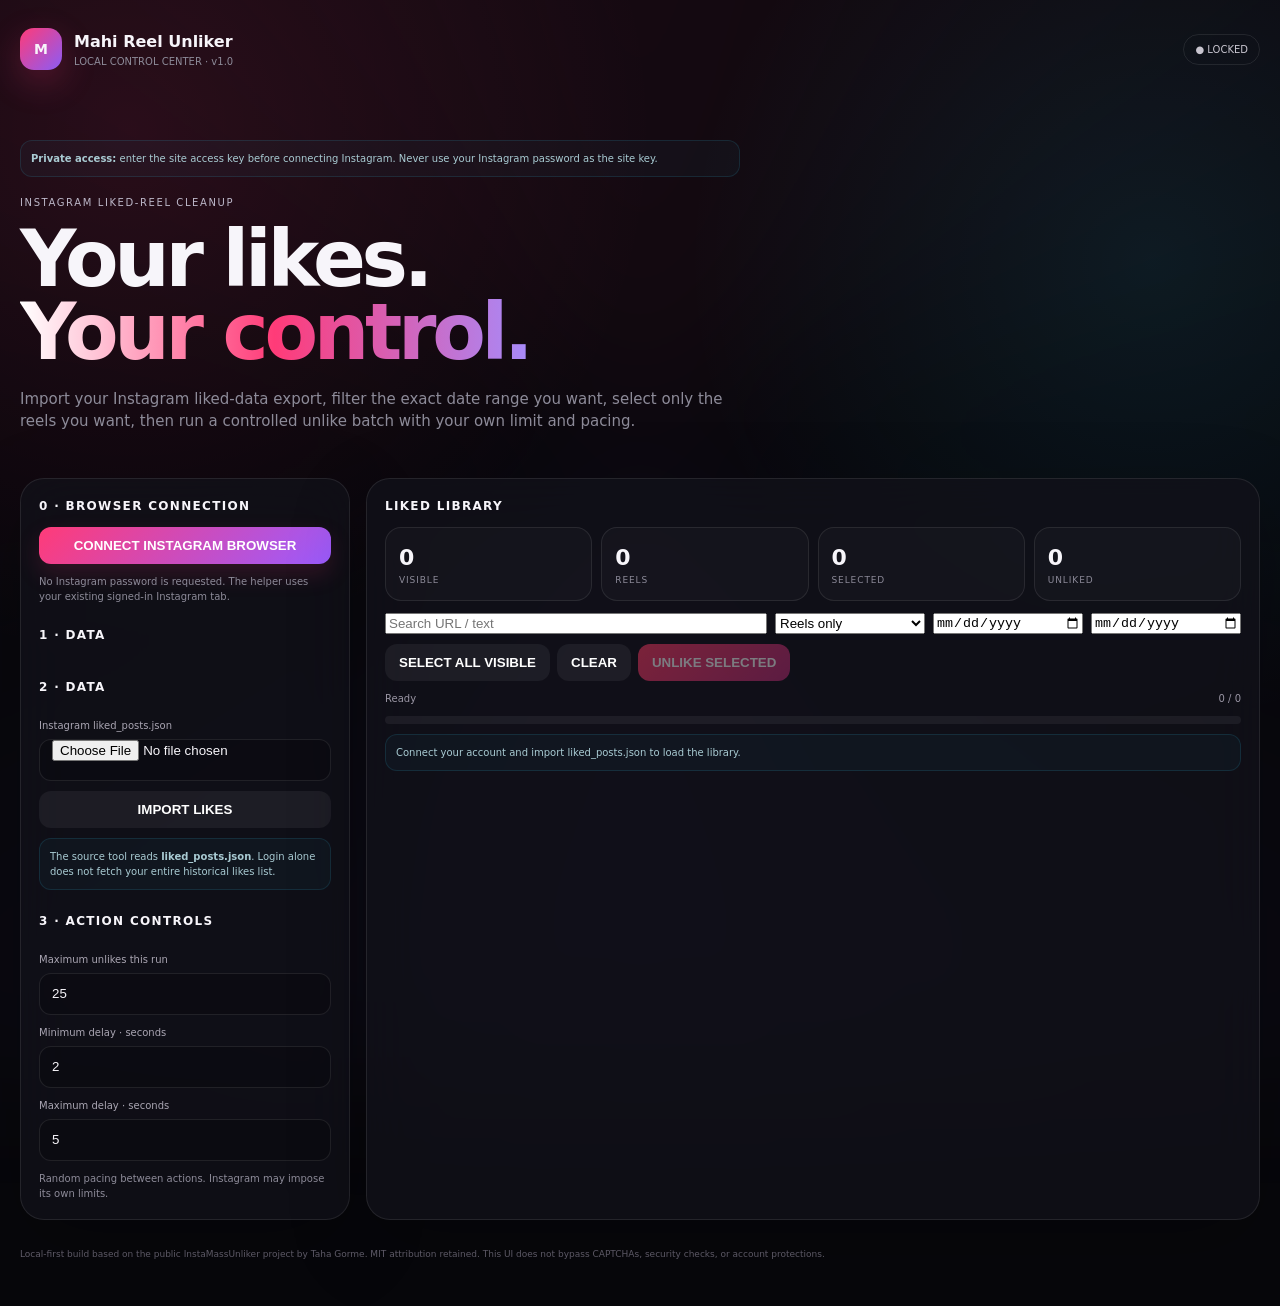
==== commit c91942cd: "Fix browser connection UI" ====
--- a/insta-mass-unliker-web/templates/index.html
+++ b/insta-mass-unliker-web/templates/index.html
@@ -13,8 +13,8 @@
 function params(){return new URLSearchParams({kind:$("kind").value,q:$("search").value,start:$("start").value,end:$("end").value})}
 async function load(){if(!token)return;const r=await api("/api/items?"+params());items=r.items||[];selected.clear();render();$("jobText").textContent=r.total+" items loaded";$("jobCount").textContent=r.total+" / "+r.total;$("bar").style.width="100%"}
 function render(){refresh();$("list").innerHTML=items.length?items.map(x=>'<div class="row"><input type="checkbox" data-id="'+esc(x.id)+'" '+(selected.has(x.id)?"checked":"")+'><div><b>'+esc(x.value||x.url)+'</b><small>'+esc(x.date)+' · '+esc(x.time)+' · <a href="'+esc(x.url)+'" target="_blank" rel="noopener">'+esc(x.shortcode)+'</a></small></div><div class="type">'+x.kind.toUpperCase()+'</div></div>').join(""):'<div class="notice">No matching likes found for the current filters.</div>';document.querySelectorAll("#list input").forEach(e=>e.onchange=()=>{e.checked?selected.add(e.dataset.id):selected.delete(e.dataset.id);refresh()})}
-async function connectHelper(){try{if(!window.chrome?.runtime?.sendMessage)throw Error("Open this page in Chrome and install the Mahi Instagram Helper.");const r=await chrome.runtime.sendMessage(EXTENSION_ID,{type:"GET_SESSION"});if(!r?.ok)throw Error(r?.error||"Helper connection failed.");if(!r.data?.loggedIn)throw Error("Open Instagram and sign in first.");helperReady=true;$("status").textContent="● BROWSER CONNECTED";$("status").style.color="var(--ok)";$("accessMsg").innerHTML='<span style="color:var(--ok)">✓ Instagram browser session detected.</span>';$("connectHelper").textContent="CONNECTED";$("connectHelper").disabled=true}catch(e){helperReady=false;$("accessMsg").textContent=e.message;$("status").textContent="● HELPER NOT CONNECTED";$("status").style.color="var(--bad")}}
+async function connectHelper(){try{if(!window.chrome?.runtime?.sendMessage)throw Error("Open this page in Chrome and install the Mahi Instagram Helper.");const r=await chrome.runtime.sendMessage(EXTENSION_ID,{type:"GET_SESSION"});if(!r?.ok)throw Error(r?.error||"Helper connection failed.");if(!r.data?.loggedIn)throw Error("Open Instagram and sign in first.");helperReady=true;$("status").textContent="● BROWSER CONNECTED";$("status").style.color="var(--ok)";$("accessMsg").innerHTML='<span style="color:var(--ok)">✓ Instagram browser session detected.</span>';$("connectHelper").textContent="CONNECTED";$("connectHelper").disabled=true}catch(e){helperReady=false;$("accessMsg").textContent=e.message;$("status").textContent="● HELPER NOT CONNECTED";$("status").style.color="var(--bad)"}}
 $("connectHelper").onclick=connectHelper;
-$("import").onclick=async()=>{try{if(!helperReady)await connectHelper();if(!helperReady)throw Error("Connect the Instagram browser first.");if(!token){const s=await api("/api/session",{method:"POST"});token=s.token;}const f=$("file").files[0];if(!f)throw Error("Choose liked_posts.json first.");const fd=new FormData();fd.append("file",f);const r=await api("/api/import",{method:"POST",body:fd});$("loginMsg").textContent="Imported "+r.total+" likes · "+r.reels+" reels · "+r.posts+" posts";$("kind").value="reel";await load()}catch(e){$("loginMsg").textContent=e.message}}
+$("import").onclick=async()=>{try{if(!helperReady)await connectHelper();if(!helperReady)throw Error("Connect the Instagram browser first.");if(!token){const s=await api("/api/session",{method:"POST"});token=s.token;}const f=$("file").files[0];if(!f)throw Error("Choose liked_posts.json first.");const fd=new FormData();fd.append("file",f);const r=await api("/api/import",{method:"POST",body:fd});$("accessMsg").textContent="Imported "+r.total+" likes · "+r.reels+" reels · "+r.posts+" posts";$("kind").value="reel";await load()}catch(e){$("loginMsg").textContent=e.message}}
 ["kind","start","end","search"].forEach(id=>$(id).addEventListener("input",load));$("selectAll").onclick=()=>{items.forEach(x=>selected.add(x.id));render()};$("clear").onclick=()=>{selected.clear();render()};
 $("unlike").onclick=async()=>{const limit=Math.max(1,Math.min(50,+$("limit").value||25));const ids=[...selected];if(ids.length>limit){alert("Select "+limit+" or fewer.");return}if(!helperReady)await connectHelper();if(!helperReady)return;if(!confirm("Unlike "+ids.length+" selected item(s)? This action cannot be undone."))return;try{const r=await api("/api/queue",{method:"POST",headers:{"Content-Type":"application/json"},body:JSON.stringify({ids,limit,minDelay:$("minDelay").value,maxDelay:$("maxDelay").value})});$("jobText").textContent="Sending to Instagram browser…";$("jobCount").textContent="0 / "+r.total;selected.clear();const result=await chrome.runtime.sendMessage(EXTENSION_ID,{type:"UNLIKE_SELECTED",ids:r.items.map(x=>x.media_id),settings:{limit:r.total,minDelay:Number(r.minDelay)*1000,maxDelay:Number(r.maxDelay)*1000}});if(!result?.ok)throw Error(result?.error||"Browser unlike failed.");const results=result.data||[];for(const item of results){const src=r.items.find(x=>String(x.media_id)===String(item.id));await api("/api/queue/"+encodeURIComponent(r.jobId)+"/event",{method:"POST",headers:{"Content-Type":"application/json"},body:JSON.stringify({itemId:src?.id||String(item.id),success:!!item.ok,message:item.ok?"Unliked "+(src?.date||""):(item.error||"Failed")})});$("jobCount").textContent=(results.indexOf(item)+1)+" / "+r.total}await load();$("jobText").textContent="Complete · "+results.filter(x=>x.ok).length+" unliked";$("done").textContent=+($("done").textContent||0)+results.filter(x=>x.ok).length}catch(e){$("jobText").textContent=e.message}}</script></body></html>
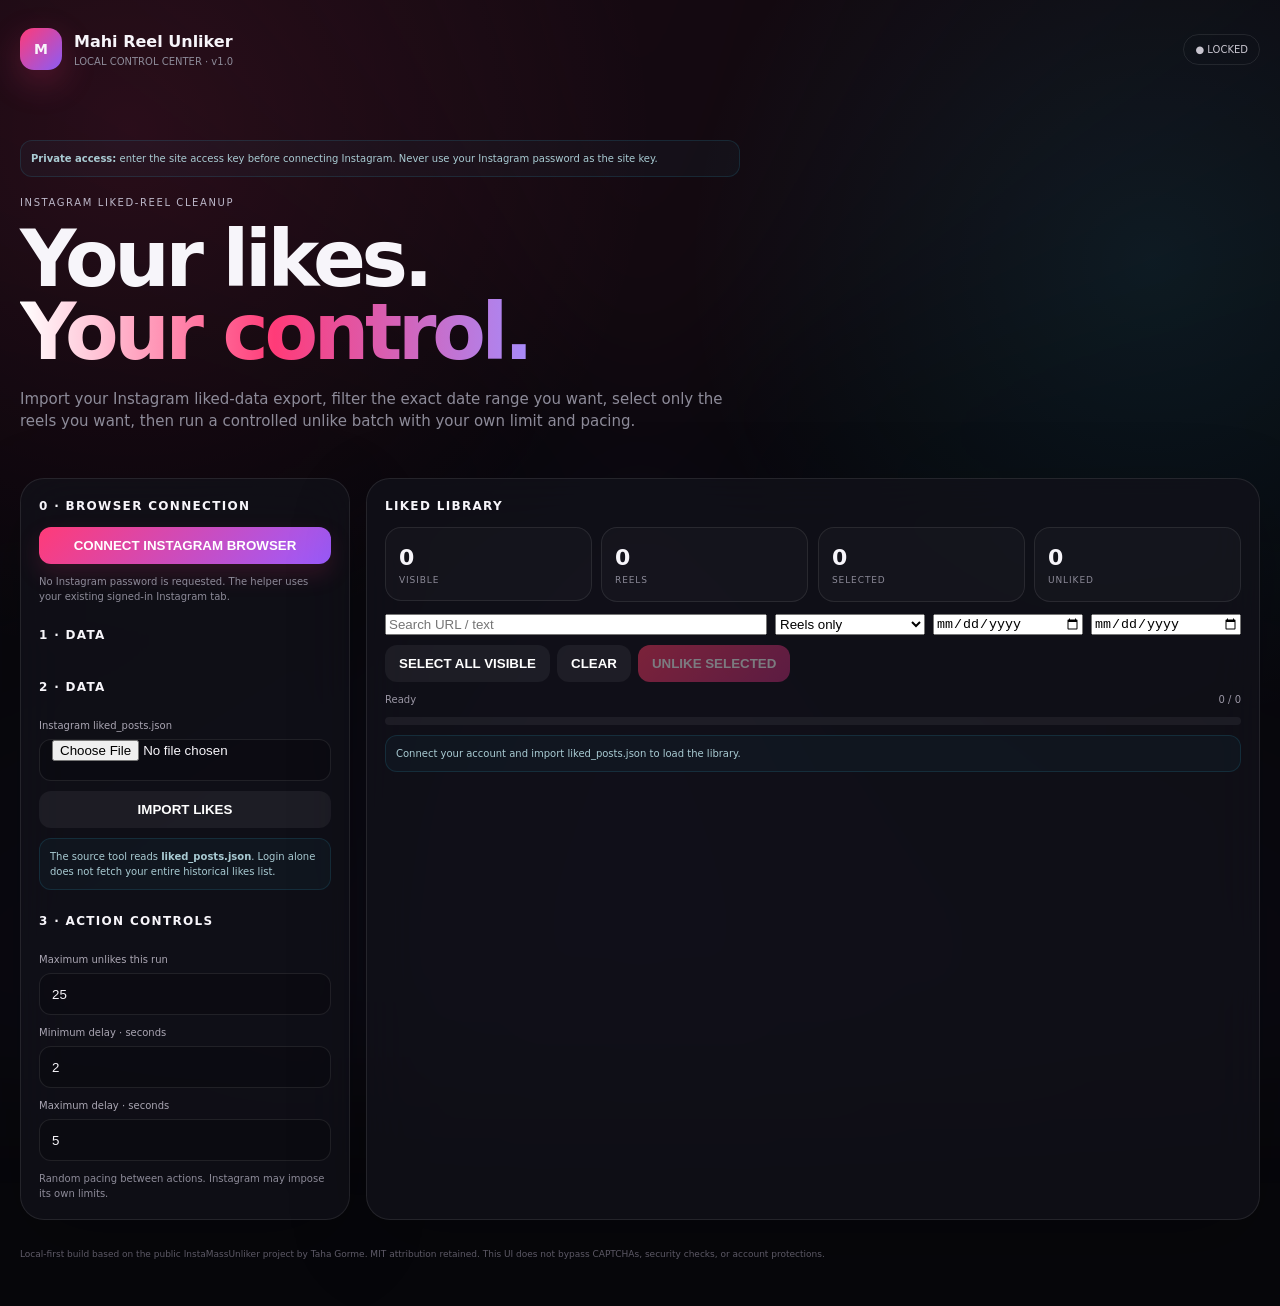
==== commit d24b7614: "Polish animations on MahiCloud sub-sites" ====
--- a/insta-mass-unliker-web/templates/index.html
+++ b/insta-mass-unliker-web/templates/index.html
@@ -1,7 +1,24 @@
 <!doctype html><html><head><meta charset="utf-8"><meta name="viewport" content="width=device-width,initial-scale=1"><title>Mahi Reel Unliker</title>
 <style>
 :root{--bg:#07070b;--p:rgba(18,18,26,.75);--l:rgba(255,255,255,.09);--m:#8d8b99;--t:#f7f5fa;--pk:#ff3b78;--vi:#8b5cf6;--cy:#36d7ff;--ok:#45e0a0;--bad:#ff6689}*{box-sizing:border-box}body{margin:0;background:radial-gradient(circle at 10% 10%,#ff3b781f,transparent 32%),radial-gradient(circle at 90% 20%,#36d7ff18,transparent 30%),var(--bg);color:var(--t);font:14px/1.5 Inter,system-ui,sans-serif;min-height:100vh}body:before{content:"";position:fixed;inset:-20%;z-index:-1;background:conic-gradient(from 90deg,transparent,#8b5cf610,transparent,#ff3b7810,transparent);filter:blur(70px);animation:s 20s linear infinite}@keyframes s{to{transform:rotate(360deg)}}.w{width:min(1240px,calc(100% - 34px));margin:auto}.top{display:flex;justify-content:space-between;align-items:center;padding:28px 0}.brand{display:flex;gap:12px;align-items:center}.logo{width:42px;height:42px;border-radius:14px;background:linear-gradient(135deg,var(--pk),var(--vi));display:grid;place-items:center;font-weight:900;box-shadow:0 12px 35px #ff3b783d}.brand b{font-size:16px}.brand small{display:block;color:var(--m);font-size:10px}.pill{border:1px solid var(--l);padding:7px 11px;border-radius:999px;font-size:10px;color:#c8c5cf}.hero{padding:42px 0 30px;max-width:850px}.ey{color:#bcb7c8;text-transform:uppercase;letter-spacing:.16em;font-size:10px}.hero h1{font-size:clamp(42px,7vw,78px);line-height:.94;margin:13px 0 18px;letter-spacing:-.055em}.hero h1 span{background:linear-gradient(90deg,#fff,var(--pk),#a78bfa);-webkit-background-clip:text;color:transparent}.hero p{color:var(--m);max-width:720px;font-size:15px}.grid{display:grid;grid-template-columns:330px 1fr;gap:16px}.panel{border:1px solid var(--l);background:var(--p);backdrop-filter:blur(24px);border-radius:24px;padding:18px;box-shadow:0 24px 80px #0000003d}.panel h2{font-size:12px;margin:0 0 12px;text-transform:uppercase;letter-spacing:.11em}.stack{display:grid;gap:10px}.field label{display:block;color:#aaa6b3;font-size:10px;margin-bottom:6px}.field input,.field select,input[type=file]{width:100%;height:42px;border:1px solid var(--l);background:#0003;border-radius:12px;color:var(--t);padding:0 12px;outline:none}.field input:focus,.field select:focus{border-color:#8b5cf6b3;box-shadow:0 0 0 3px #8b5cf61a}button{border:0;color:#fff;cursor:pointer;font-weight:750;border-radius:12px;padding:11px 14px;background:#ffffff0f;transition:.2s}button:hover{transform:translateY(-1px)}button:disabled{opacity:.45;cursor:not-allowed;transform:none}.primary{background:linear-gradient(135deg,var(--pk),#9b5cff);box-shadow:0 10px 25px #ff3b7826}.danger{background:linear-gradient(135deg,#ff3b63,#b92d78)}.muted{color:var(--m);font-size:10px}.notice{padding:10px;border:1px solid #36d7ff1f;background:#36d7ff09;border-radius:12px;color:#a9cbd3;font-size:10px}.stats{display:grid;grid-template-columns:repeat(4,1fr);gap:9px;margin-bottom:12px}.stat{padding:13px;border:1px solid var(--l);border-radius:16px;background:#ffffff06}.stat b{font-size:22px}.stat span{display:block;color:var(--m);font-size:9px;text-transform:uppercase;letter-spacing:.1em}.toolbar{display:grid;grid-template-columns:1fr 150px 150px 150px;gap:8px;margin-bottom:10px}.list{max-height:620px;overflow:auto}.row{display:grid;grid-template-columns:30px 1fr 70px;gap:10px;align-items:center;padding:11px;border:1px solid #ffffff0e;border-radius:15px;background:#ffffff05;margin-bottom:7px}.row input{accent-color:var(--pk);width:17px;height:17px}.row b{display:block;font-size:11px;white-space:nowrap;overflow:hidden;text-overflow:ellipsis}.row small{color:var(--m);font-size:9px}.row a{color:#b9a4ff;font-size:9px}.type{font-size:8px;padding:4px 7px;border-radius:999px;border:1px solid var(--l);text-align:center;color:#c9c4d1}.progress{height:8px;border-radius:99px;background:#ffffff0f;overflow:hidden;margin:10px 0}.bar{height:100%;width:0;background:linear-gradient(90deg,var(--pk),var(--vi),var(--cy));transition:width .25s}.progressline{display:flex;justify-content:space-between;color:#9b97a5;font-size:10px}.footer{padding:28px 0 45px;color:#666270;font-size:9px}@media(max-width:900px){.grid{grid-template-columns:1fr}.toolbar{grid-template-columns:1fr 1fr}.stats{grid-template-columns:repeat(2,1fr)}}@media(max-width:560px){.toolbar{grid-template-columns:1fr}.hero h1{font-size:48px}}
-</style></head><body><div class="w"><header class="top"><div class="brand"><div class="logo">M</div><div><b>Mahi Reel Unliker</b><small>LOCAL CONTROL CENTER · v1.0</small></div></div><div class="pill" id="status">● LOCKED</div></header>
+</style><style id="mahicloud-subsite-motion-v1">
+/* MahiCloud scoped motion polish — Reel Unliker. Queue, confirmation, and extension logic remain untouched. */
+@keyframes mcUnlikerEntry{from{opacity:0;transform:translateY(13px) scale(.996);filter:blur(3px)}to{opacity:1;transform:translateY(0) scale(1);filter:blur(0)}}
+.top{animation:mcUnlikerEntry .54s cubic-bezier(.22,1,.36,1) both}
+.hero{animation:mcUnlikerEntry .68s cubic-bezier(.22,1,.36,1) .06s both}
+.grid>.panel{animation:mcUnlikerEntry .62s cubic-bezier(.22,1,.36,1) .13s both}
+.grid>.panel:nth-child(2){animation-delay:.20s}
+.stats>.stat{animation:mcUnlikerEntry .5s cubic-bezier(.22,1,.36,1) both}
+.stats>.stat:nth-child(1){animation-delay:.12s}.stats>.stat:nth-child(2){animation-delay:.17s}.stats>.stat:nth-child(3){animation-delay:.22s}.stats>.stat:nth-child(4){animation-delay:.27s}
+.stat{transition:transform .28s cubic-bezier(.22,1,.36,1),border-color .28s,background .28s,box-shadow .28s}
+@media(hover:hover){.stat:hover{transform:translateY(-3px);border-color:#ff3b7866;background:#ff3b780c;box-shadow:0 14px 34px #0003}.row:hover{transform:translateX(2px);border-color:#8b5cf65c;background:#8b5cf610}}
+.row{transition:transform .22s cubic-bezier(.22,1,.36,1),border-color .22s,background .22s}
+button{transition:transform .24s cubic-bezier(.22,1,.36,1),filter .24s,box-shadow .24s,border-color .24s}
+button:not(:disabled):hover{filter:brightness(1.07);box-shadow:0 10px 24px #0002}
+button:not(:disabled):active{transform:translateY(0) scale(.985)}
+@media(prefers-reduced-motion:reduce){.top,.hero,.grid>.panel,.stats>.stat{animation:none!important}.stat,.row,button{transition:none!important}.stat:hover,.row:hover,button:not(:disabled):hover{transform:none!important}}
+</style>
+</head><body><div class="w"><header class="top"><div class="brand"><div class="logo">M</div><div><b>Mahi Reel Unliker</b><small>LOCAL CONTROL CENTER · v1.0</small></div></div><div class="pill" id="status">● LOCKED</div></header>
 <section class="hero"><div class="notice" style="max-width:720px;margin-bottom:18px"><b>Private access:</b> enter the site access key before connecting Instagram. Never use your Instagram password as the site key.</div><div class="ey">Instagram liked-reel cleanup</div><h1>Your likes.<br><span>Your control.</span></h1><p>Import your Instagram liked-data export, filter the exact date range you want, select only the reels you want, then run a controlled unlike batch with your own limit and pacing.</p></section>
 <div class="grid"><aside class="panel"><h2>0 · Browser connection</h2><div class="stack"><button class="primary" id="connectHelper">CONNECT INSTAGRAM BROWSER</button><div id="accessMsg" class="muted">No Instagram password is requested. The helper uses your existing signed-in Instagram tab.</div><h2 style="margin-top:12px">1 · Data</h2><div class="stack"><h2 style="margin-top:12px">2 · Data</h2><div class="field"><label>Instagram liked_posts.json</label><input id="file" type="file" accept=".json,application/json"></div><button id="import">IMPORT LIKES</button><div class="notice">The source tool reads <b>liked_posts.json</b>. Login alone does not fetch your entire historical likes list.</div><h2 style="margin-top:12px">3 · Action controls</h2><div class="field"><label>Maximum unlikes this run</label><input id="limit" type="number" min="1" max="50" value="25"></div><div class="field"><label>Minimum delay · seconds</label><input id="minDelay" type="number" min=".5" max="300" step=".5" value="2"></div><div class="field"><label>Maximum delay · seconds</label><input id="maxDelay" type="number" min=".5" max="300" step=".5" value="5"></div><div class="muted">Random pacing between actions. Instagram may impose its own limits.</div></div></aside>
 <main class="panel"><h2>Liked library</h2><div class="stats"><div class="stat"><b id="total">0</b><span>Visible</span></div><div class="stat"><b id="reels">0</b><span>Reels</span></div><div class="stat"><b id="selected">0</b><span>Selected</span></div><div class="stat"><b id="done">0</b><span>Unliked</span></div></div><div class="toolbar"><input id="search" placeholder="Search URL / text"><select id="kind"><option value="reel">Reels only</option><option value="all">All likes</option><option value="post">Posts only</option></select><input id="start" type="date"><input id="end" type="date"></div><div style="display:flex;gap:7px;margin-bottom:10px"><button id="selectAll">SELECT ALL VISIBLE</button><button id="clear">CLEAR</button><button class="danger" id="unlike" disabled>UNLIKE SELECTED</button></div><div class="progressline"><span id="jobText">Ready</span><span id="jobCount">0 / 0</span></div><div class="progress"><div class="bar" id="bar"></div></div><div class="list" id="list"><div class="notice">Connect your account and import liked_posts.json to load the library.</div></div></main></div><footer class="footer">Local-first build based on the public InstaMassUnliker project by Taha Gorme. MIT attribution retained. This UI does not bypass CAPTCHAs, security checks, or account protections.</footer></div>
